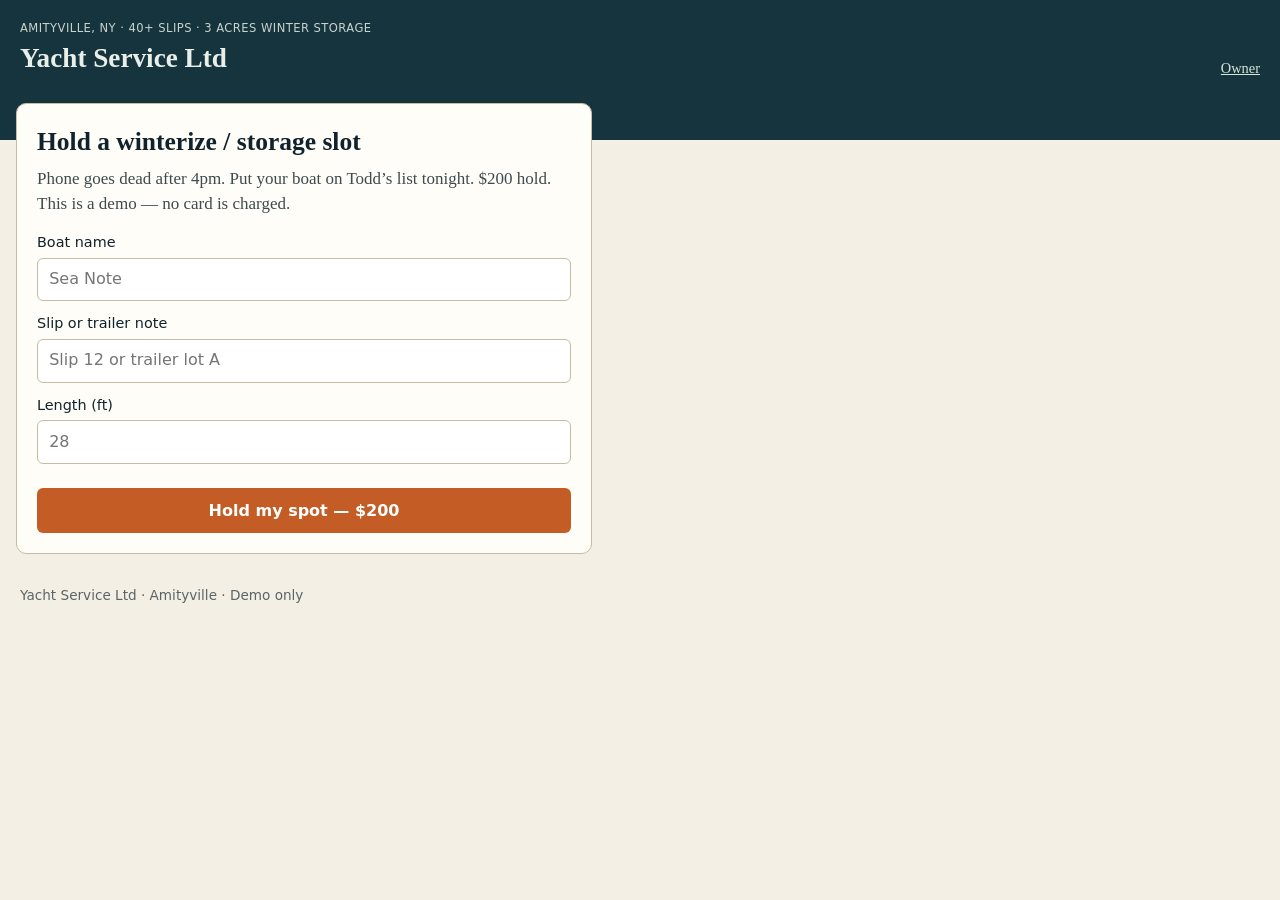
==== index.html @ 12bcccb1 "Add Yacht Service Ltd winter hold demo for GitHub Pages" ====
<!DOCTYPE html>
<html lang="en">
<head>
  <meta charset="utf-8" />
  <meta name="viewport" content="width=device-width, initial-scale=1" />
  <title>Yacht Service Ltd — Hold a winter slot</title>
  <link rel="stylesheet" href="styles.css" />
</head>
<body>
  <header class="bar">
    <div>
      <p class="eyebrow">Amityville, NY · 40+ slips · 3 acres winter storage</p>
      <h1>Yacht Service Ltd</h1>
    </div>
    <a class="quiet" href="owner/">Owner</a>
  </header>

  <main class="card">
    <h2>Hold a winterize / storage slot</h2>
    <p class="lede">Phone goes dead after 4pm. Put your boat on Todd’s list tonight. $200 hold. This is a demo — no card is charged.</p>

    <form id="hold-form">
      <label>Boat name
        <input name="boat" required maxlength="80" placeholder="Sea Note" />
      </label>
      <label>Slip or trailer note
        <input name="place" required maxlength="80" placeholder="Slip 12 or trailer lot A" />
      </label>
      <label>Length (ft)
        <input name="length" type="number" min="10" max="80" required placeholder="28" />
      </label>
      <button type="submit">Hold my spot — $200</button>
    </form>

    <div id="success" class="success" hidden>
      <strong>You’re on Todd’s list.</strong>
      <p>We’ll call you back at open. No payment was taken.</p>
    </div>
  </main>

  <footer>
    Yacht Service Ltd · Amityville · Demo only
  </footer>
  <script src="app.js"></script>
</body>
</html>
---- styles.css ----
:root {
  --ink: #10222b;
  --paper: #f4efe4;
  --card: #fffdf8;
  --line: #c9bba3;
  --sea: #1b4b5a;
  --accent: #c45c26;
}
* { box-sizing: border-box; }
body {
  margin: 0;
  min-height: 100vh;
  font: 17px/1.45 "Georgia", "Times New Roman", serif;
  color: var(--ink);
  background:
    linear-gradient(180deg, #16343d 0 140px, var(--paper) 140px);
}
.bar {
  display: flex;
  justify-content: space-between;
  align-items: flex-end;
  gap: 1rem;
  padding: 1.25rem 1.25rem 1.5rem;
  color: #e8efe8;
}
.bar h1 { margin: 0.15rem 0 0; font-size: 1.7rem; }
.eyebrow { margin: 0; letter-spacing: 0.04em; text-transform: uppercase; font-size: 0.72rem; opacity: 0.85; font-family: system-ui, sans-serif; }
.quiet { color: #d7e4d7; font-size: 0.9rem; }
.card {
  margin: 0 1rem 2rem;
  background: var(--card);
  border: 1px solid var(--line);
  border-radius: 10px;
  padding: 1.25rem;
  max-width: 36rem;
}
h2 { margin: 0 0 0.4rem; }
.lede { margin: 0 0 1rem; color: #3d4a4e; }
label { display: block; margin: 0.75rem 0; font-family: system-ui, sans-serif; font-size: 0.9rem; }
input {
  display: block;
  width: 100%;
  margin-top: 0.3rem;
  padding: 0.65rem 0.7rem;
  border: 1px solid var(--line);
  border-radius: 6px;
  font: 16px/1.3 system-ui, sans-serif;
}
button {
  margin-top: 0.75rem;
  width: 100%;
  padding: 0.8rem;
  border: 0;
  border-radius: 6px;
  background: var(--accent);
  color: white;
  font: 600 1rem/1.2 system-ui, sans-serif;
  cursor: pointer;
}
.success {
  margin-top: 1rem;
  padding: 1rem;
  background: #e8f3e8;
  border-radius: 6px;
}
.holds { padding-left: 1.2rem; }
.holds li { margin: 0.6rem 0; }
footer {
  padding: 0 1.25rem 2rem;
  color: #5a6568;
  font-size: 0.85rem;
  font-family: system-ui, sans-serif;
}
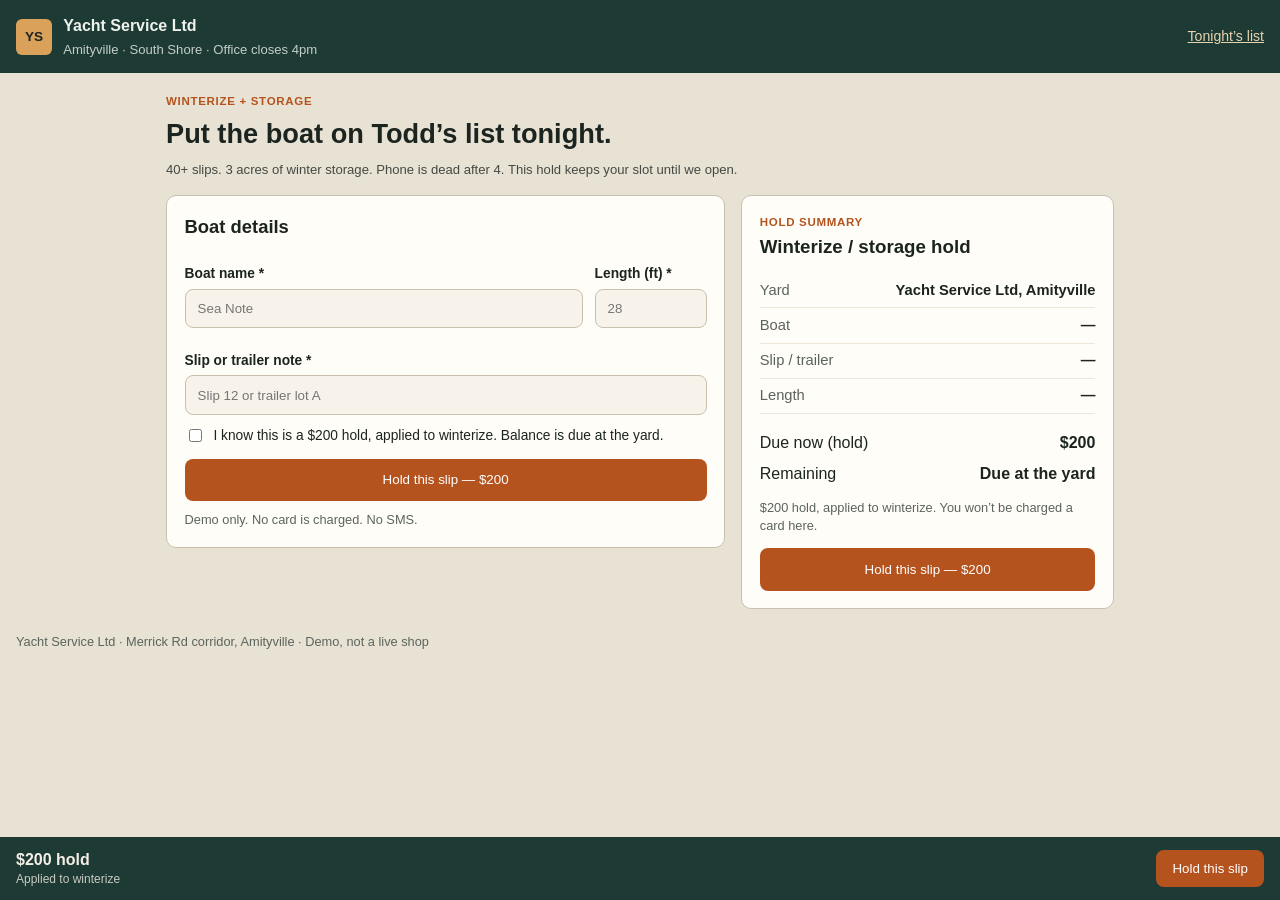
==== commit 613e460f: "Rebuild hold page: Mobbin booking craft, South Shore yard, same $200 hold" ====
--- a/index.html
+++ b/index.html
@@ -3,44 +3,84 @@
 <head>
   <meta charset="utf-8" />
   <meta name="viewport" content="width=device-width, initial-scale=1" />
-  <title>Yacht Service Ltd — Hold a winter slot</title>
+  <title>Hold a winter slot — Yacht Service Ltd</title>
   <link rel="stylesheet" href="styles.css" />
 </head>
 <body>
-  <header class="bar">
-    <div>
-      <p class="eyebrow">Amityville, NY · 40+ slips · 3 acres winter storage</p>
-      <h1>Yacht Service Ltd</h1>
+  <header class="top">
+    <div class="brand">
+      <span class="mark">YS</span>
+      <div>
+        <strong>Yacht Service Ltd</strong>
+        <p>Amityville · South Shore · Office closes 4pm</p>
+      </div>
     </div>
-    <a class="quiet" href="owner/">Owner</a>
+    <a class="owner-link" href="owner/">Tonight’s list</a>
   </header>
-
-  <main class="card">
-    <h2>Hold a winterize / storage slot</h2>
-    <p class="lede">Phone goes dead after 4pm. Put your boat on Todd’s list tonight. $200 hold. This is a demo — no card is charged.</p>
-
-    <form id="hold-form">
-      <label>Boat name
-        <input name="boat" required maxlength="80" placeholder="Sea Note" />
-      </label>
-      <label>Slip or trailer note
+  <section class="hero">
+    <p class="kicker">Winterize + storage</p>
+    <h1>Put the boat on Todd’s list tonight.</h1>
+    <p class="sub">40+ slips. 3 acres of winter storage. Phone is dead after 4. This hold keeps your slot until we open.</p>
+  </section>
+  <div id="checkout" class="layout">
+    <form id="hold-form" class="sheet" novalidate>
+      <h2>Boat details</h2>
+      <div class="row2">
+        <label>Boat name *
+          <input name="boat" required maxlength="80" autocomplete="off" placeholder="Sea Note" />
+        </label>
+        <label>Length (ft) *
+          <input name="length" type="number" min="12" max="80" required placeholder="28" />
+        </label>
+      </div>
+      <label>Slip or trailer note *
         <input name="place" required maxlength="80" placeholder="Slip 12 or trailer lot A" />
       </label>
-      <label>Length (ft)
-        <input name="length" type="number" min="10" max="80" required placeholder="28" />
+      <label class="check">
+        <input type="checkbox" name="ack" required />
+        I know this is a $200 hold, applied to winterize. Balance is due at the yard.
       </label>
-      <button type="submit">Hold my spot — $200</button>
+      <button type="submit" class="primary desktop-cta">Hold this slip — $200</button>
+      <p class="fine">Demo only. No card is charged. No SMS.</p>
     </form>
-
-    <div id="success" class="success" hidden>
-      <strong>You’re on Todd’s list.</strong>
-      <p>We’ll call you back at open. No payment was taken.</p>
+    <aside class="summary" aria-label="Hold summary">
+      <p class="sum-kicker">Hold summary</p>
+      <h3>Winterize / storage hold</h3>
+      <dl>
+        <div><dt>Yard</dt><dd>Yacht Service Ltd, Amityville</dd></div>
+        <div><dt>Boat</dt><dd id="sum-boat">—</dd></div>
+        <div><dt>Slip / trailer</dt><dd id="sum-place">—</dd></div>
+        <div><dt>Length</dt><dd id="sum-length">—</dd></div>
+      </dl>
+      <div class="money">
+        <div><span>Due now (hold)</span><strong>$200</strong></div>
+        <div><span>Remaining</span><strong>Due at the yard</strong></div>
+      </div>
+      <p class="wont">$200 hold, applied to winterize. You won’t be charged a card here.</p>
+      <button type="submit" form="hold-form" class="primary">Hold this slip — $200</button>
+    </aside>
+  </div>
+  <section id="thanks" class="thanks" hidden>
+    <div class="sheet thanks-card">
+      <p class="ok">Held</p>
+      <h2>You’re on Todd’s list.</h2>
+      <p class="sub">Hold <span id="hold-id"></span>. We’ll call at open. Nothing was charged.</p>
+      <dl class="confirm">
+        <div><dt>Boat</dt><dd id="t-boat"></dd></div>
+        <div><dt>Slip / trailer</dt><dd id="t-place"></dd></div>
+        <div><dt>Hold</dt><dd>$200 · applied to winterize</dd></div>
+      </dl>
+      <a class="primary" href="owner/">See tonight’s list</a>
     </div>
-  </main>
-
-  <footer>
-    Yacht Service Ltd · Amityville · Demo only
-  </footer>
+  </section>
+  <div class="sticky-bar">
+    <div>
+      <strong>$200 hold</strong>
+      <span>Applied to winterize</span>
+    </div>
+    <button type="submit" form="hold-form" class="primary">Hold this slip</button>
+  </div>
+  <footer>Yacht Service Ltd · Merrick Rd corridor, Amityville · Demo, not a live shop</footer>
   <script src="app.js"></script>
 </body>
 </html>
--- a/styles.css
+++ b/styles.css
@@ -1,73 +1,104 @@
 :root {
-  --ink: #10222b;
-  --paper: #f4efe4;
-  --card: #fffdf8;
-  --line: #c9bba3;
-  --sea: #1b4b5a;
-  --accent: #c45c26;
+  --bg: #e8e2d4;
+  --ink: #1c2420;
+  --muted: #5b645c;
+  --card: #f7f3ea;
+  --line: #c9c0ae;
+  --navy: #1e3a34;
+  --rust: #b5531e;
+  --ok: #2f6b3a;
+  --white: #fffdf8;
 }
 * { box-sizing: border-box; }
 body {
   margin: 0;
-  min-height: 100vh;
-  font: 17px/1.45 "Georgia", "Times New Roman", serif;
   color: var(--ink);
-  background:
-    linear-gradient(180deg, #16343d 0 140px, var(--paper) 140px);
+  background: var(--bg);
+  font: 16px/1.45 "Helvetica Neue", Helvetica, Arial, sans-serif;
+  padding-bottom: 92px;
 }
-.bar {
+.top {
   display: flex;
   justify-content: space-between;
-  align-items: flex-end;
+  align-items: center;
   gap: 1rem;
-  padding: 1.25rem 1.25rem 1.5rem;
-  color: #e8efe8;
+  padding: 0.9rem 1rem;
+  background: var(--navy);
+  color: #eef3ee;
 }
-.bar h1 { margin: 0.15rem 0 0; font-size: 1.7rem; }
-.eyebrow { margin: 0; letter-spacing: 0.04em; text-transform: uppercase; font-size: 0.72rem; opacity: 0.85; font-family: system-ui, sans-serif; }
-.quiet { color: #d7e4d7; font-size: 0.9rem; }
-.card {
-  margin: 0 1rem 2rem;
-  background: var(--card);
+.brand { display: flex; gap: 0.7rem; align-items: center; }
+.mark {
+  width: 36px; height: 36px; border-radius: 6px;
+  background: #d9a15a; color: #1c2420;
+  display: grid; place-items: center; font-weight: 800; font-size: 0.85rem;
+}
+.brand p, .sub { margin: 0.15rem 0 0; color: inherit; opacity: 0.8; font-size: 0.82rem; }
+.owner-link { color: #e6d3b0; font-size: 0.88rem; }
+.hero, .ops-wrap { padding: 1.25rem 1rem 0; max-width: 980px; margin: 0 auto; }
+.kicker, .sum-kicker, .ok {
+  margin: 0; text-transform: uppercase; letter-spacing: 0.06em;
+  font-size: 0.72rem; font-weight: 700; color: var(--rust);
+}
+h1 { margin: 0.25rem 0 0.4rem; font-size: 1.7rem; }
+h2 { margin: 0 0 0.8rem; font-size: 1.15rem; }
+.layout {
+  max-width: 980px; margin: 1rem auto 0; padding: 0 1rem;
+  display: grid; gap: 1rem;
+}
+@media (min-width: 840px) {
+  .layout { grid-template-columns: 1.2fr 0.8fr; align-items: start; }
+  .sticky-bar, .desktop-cta { display: none; }
+  body { padding-bottom: 1.5rem; }
+}
+.sheet, .summary, .thanks-card {
+  background: var(--white);
   border: 1px solid var(--line);
   border-radius: 10px;
-  padding: 1.25rem;
-  max-width: 36rem;
+  padding: 1.1rem;
 }
-h2 { margin: 0 0 0.4rem; }
-.lede { margin: 0 0 1rem; color: #3d4a4e; }
-label { display: block; margin: 0.75rem 0; font-family: system-ui, sans-serif; font-size: 0.9rem; }
-input {
-  display: block;
-  width: 100%;
-  margin-top: 0.3rem;
-  padding: 0.65rem 0.7rem;
-  border: 1px solid var(--line);
-  border-radius: 6px;
-  font: 16px/1.3 system-ui, sans-serif;
+.summary { position: sticky; top: 0.8rem; }
+.row2 { display: grid; gap: 0.7rem; }
+@media (min-width: 560px) { .row2 { grid-template-columns: 1fr 7rem; } }
+label { display: block; margin: 0.7rem 0; font-size: 0.86rem; font-weight: 600; }
+input:not([type="checkbox"]) {
+  display: block; width: 100%; margin-top: 0.3rem;
+  padding: 0.7rem 0.75rem; border: 1px solid var(--line);
+  border-radius: 8px; font: 16px/1.3 inherit; background: var(--card);
 }
-button {
-  margin-top: 0.75rem;
-  width: 100%;
-  padding: 0.8rem;
-  border: 0;
-  border-radius: 6px;
-  background: var(--accent);
-  color: white;
-  font: 600 1rem/1.2 system-ui, sans-serif;
-  cursor: pointer;
+.check { display: flex; gap: 0.55rem; font-weight: 500; align-items: flex-start; }
+.primary {
+  display: block; width: 100%; margin-top: 0.8rem; padding: 0.85rem 1rem;
+  border: 0; border-radius: 8px; background: var(--rust); color: white;
+  font: 700 1rem/1.2 inherit; text-align: center; text-decoration: none; cursor: pointer;
 }
-.success {
-  margin-top: 1rem;
-  padding: 1rem;
-  background: #e8f3e8;
-  border-radius: 6px;
+.fine, .wont { font-size: 0.8rem; color: var(--muted); margin: 0.6rem 0 0; }
+.summary h3 { margin: 0.2rem 0 0.8rem; }
+.summary dl, .confirm { margin: 0; }
+.summary dl div, .confirm div {
+  display: flex; justify-content: space-between; gap: 1rem;
+  padding: 0.4rem 0; border-bottom: 1px solid #eee6d6; font-size: 0.92rem;
 }
-.holds { padding-left: 1.2rem; }
-.holds li { margin: 0.6rem 0; }
-footer {
-  padding: 0 1.25rem 2rem;
-  color: #5a6568;
-  font-size: 0.85rem;
-  font-family: system-ui, sans-serif;
+dt { color: var(--muted); font-weight: 500; }
+dd { margin: 0; font-weight: 650; text-align: right; }
+.money { margin-top: 0.8rem; }
+.money div { display: flex; justify-content: space-between; padding: 0.25rem 0; }
+.sticky-bar {
+  position: fixed; left: 0; right: 0; bottom: 0;
+  display: flex; justify-content: space-between; align-items: center; gap: 0.8rem;
+  padding: 0.7rem 1rem calc(0.7rem + env(safe-area-inset-bottom));
+  background: var(--navy); color: #f3efe6;
 }
+.sticky-bar .primary { width: auto; margin: 0; padding: 0.7rem 1rem; }
+.sticky-bar span { display: block; font-size: 0.75rem; opacity: 0.8; }
+.thanks { max-width: 560px; margin: 1.2rem auto; padding: 0 1rem; }
+.ok { color: var(--ok); }
+footer { padding: 1.5rem 1rem; color: var(--muted); font-size: 0.8rem; }
+.ops { padding-bottom: 1rem; }
+.ops-head { display: flex; justify-content: space-between; align-items: end; gap: 1rem; margin: 0.4rem 0 1rem; }
+.pill { background: #dfe8dc; color: var(--navy); padding: 0.35rem 0.65rem; border-radius: 999px; font-weight: 700; font-size: 0.8rem; }
+.table-wrap { overflow: auto; background: var(--white); border: 1px solid var(--line); border-radius: 10px; }
+table { width: 100%; border-collapse: collapse; min-width: 520px; }
+th, td { text-align: left; padding: 0.75rem 0.85rem; border-bottom: 1px solid #eee6d6; }
+th { font-size: 0.75rem; text-transform: uppercase; letter-spacing: 0.04em; color: var(--muted); }
+.held { color: var(--ok); font-weight: 700; font-size: 0.78rem; }
+.pin-sheet { max-width: 420px; }
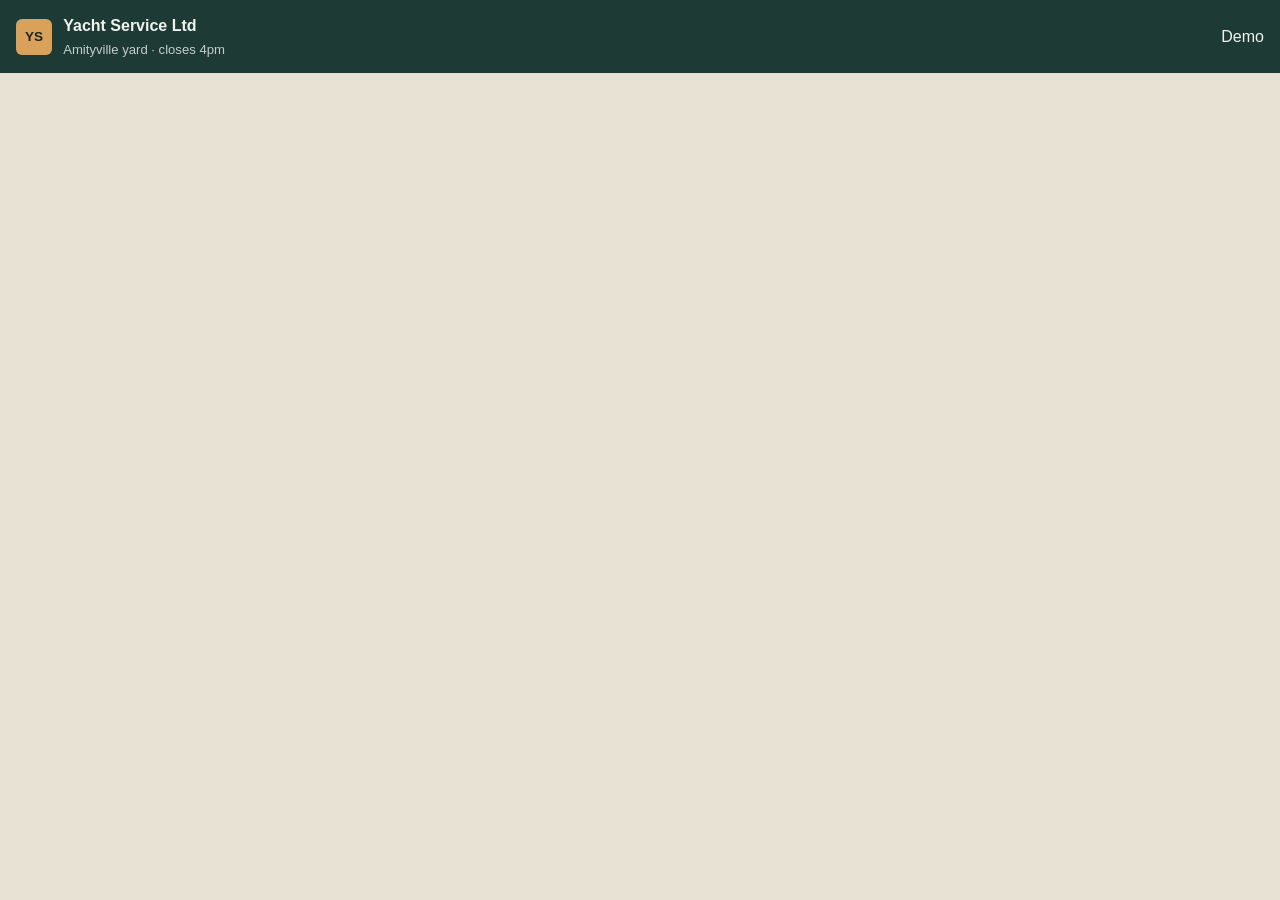
==== commit 061753c2: "Rebuild as yard-ops hold system (pages + styles)" ====
--- a/index.html
+++ b/index.html
@@ -3,7 +3,7 @@
 <head>
   <meta charset="utf-8" />
   <meta name="viewport" content="width=device-width, initial-scale=1" />
-  <title>Hold a winter slot — Yacht Service Ltd</title>
+  <title>Yacht Service Ltd — winter hold</title>
   <link rel="stylesheet" href="styles.css" />
 </head>
 <body>
@@ -12,75 +12,13 @@
       <span class="mark">YS</span>
       <div>
         <strong>Yacht Service Ltd</strong>
-        <p>Amityville · South Shore · Office closes 4pm</p>
+        <p>Amityville yard · closes 4pm</p>
       </div>
     </div>
-    <a class="owner-link" href="owner/">Tonight’s list</a>
+    <span class="chip">Demo</span>
   </header>
-  <section class="hero">
-    <p class="kicker">Winterize + storage</p>
-    <h1>Put the boat on Todd’s list tonight.</h1>
-    <p class="sub">40+ slips. 3 acres of winter storage. Phone is dead after 4. This hold keeps your slot until we open.</p>
-  </section>
-  <div id="checkout" class="layout">
-    <form id="hold-form" class="sheet" novalidate>
-      <h2>Boat details</h2>
-      <div class="row2">
-        <label>Boat name *
-          <input name="boat" required maxlength="80" autocomplete="off" placeholder="Sea Note" />
-        </label>
-        <label>Length (ft) *
-          <input name="length" type="number" min="12" max="80" required placeholder="28" />
-        </label>
-      </div>
-      <label>Slip or trailer note *
-        <input name="place" required maxlength="80" placeholder="Slip 12 or trailer lot A" />
-      </label>
-      <label class="check">
-        <input type="checkbox" name="ack" required />
-        I know this is a $200 hold, applied to winterize. Balance is due at the yard.
-      </label>
-      <button type="submit" class="primary desktop-cta">Hold this slip — $200</button>
-      <p class="fine">Demo only. No card is charged. No SMS.</p>
-    </form>
-    <aside class="summary" aria-label="Hold summary">
-      <p class="sum-kicker">Hold summary</p>
-      <h3>Winterize / storage hold</h3>
-      <dl>
-        <div><dt>Yard</dt><dd>Yacht Service Ltd, Amityville</dd></div>
-        <div><dt>Boat</dt><dd id="sum-boat">—</dd></div>
-        <div><dt>Slip / trailer</dt><dd id="sum-place">—</dd></div>
-        <div><dt>Length</dt><dd id="sum-length">—</dd></div>
-      </dl>
-      <div class="money">
-        <div><span>Due now (hold)</span><strong>$200</strong></div>
-        <div><span>Remaining</span><strong>Due at the yard</strong></div>
-      </div>
-      <p class="wont">$200 hold, applied to winterize. You won’t be charged a card here.</p>
-      <button type="submit" form="hold-form" class="primary">Hold this slip — $200</button>
-    </aside>
-  </div>
-  <section id="thanks" class="thanks" hidden>
-    <div class="sheet thanks-card">
-      <p class="ok">Held</p>
-      <h2>You’re on Todd’s list.</h2>
-      <p class="sub">Hold <span id="hold-id"></span>. We’ll call at open. Nothing was charged.</p>
-      <dl class="confirm">
-        <div><dt>Boat</dt><dd id="t-boat"></dd></div>
-        <div><dt>Slip / trailer</dt><dd id="t-place"></dd></div>
-        <div><dt>Hold</dt><dd>$200 · applied to winterize</dd></div>
-      </dl>
-      <a class="primary" href="owner/">See tonight’s list</a>
-    </div>
-  </section>
-  <div class="sticky-bar">
-    <div>
-      <strong>$200 hold</strong>
-      <span>Applied to winterize</span>
-    </div>
-    <button type="submit" form="hold-form" class="primary">Hold this slip</button>
-  </div>
-  <footer>Yacht Service Ltd · Merrick Rd corridor, Amityville · Demo, not a live shop</footer>
+  <nav class="steps" id="stepper" aria-label="Hold steps"></nav>
+  <main id="app"></main>
   <script src="app.js"></script>
 </body>
 </html>
--- a/styles.css
+++ b/styles.css
@@ -41,64 +41,34 @@
 }
 h1 { margin: 0.25rem 0 0.4rem; font-size: 1.7rem; }
 h2 { margin: 0 0 0.8rem; font-size: 1.15rem; }
-.layout {
-  max-width: 980px; margin: 1rem auto 0; padding: 0 1rem;
-  display: grid; gap: 1rem;
-}
+.layout { max-width: 980px; margin: 1rem auto 0; padding: 0 1rem; display: grid; gap: 1rem; }
 @media (min-width: 840px) {
   .layout { grid-template-columns: 1.2fr 0.8fr; align-items: start; }
   .sticky-bar, .desktop-cta { display: none; }
   body { padding-bottom: 1.5rem; }
 }
 .sheet, .summary, .thanks-card {
-  background: var(--white);
-  border: 1px solid var(--line);
-  border-radius: 10px;
-  padding: 1.1rem;
+  background: var(--white); border: 1px solid var(--line); border-radius: 10px; padding: 1.1rem;
 }
 .summary { position: sticky; top: 0.8rem; }
-.row2 { display: grid; gap: 0.7rem; }
-@media (min-width: 560px) { .row2 { grid-template-columns: 1fr 7rem; } }
-label { display: block; margin: 0.7rem 0; font-size: 0.86rem; font-weight: 600; }
-input:not([type="checkbox"]) {
-  display: block; width: 100%; margin-top: 0.3rem;
-  padding: 0.7rem 0.75rem; border: 1px solid var(--line);
-  border-radius: 8px; font: 16px/1.3 inherit; background: var(--card);
-}
-.check { display: flex; gap: 0.55rem; font-weight: 500; align-items: flex-start; }
 .primary {
   display: block; width: 100%; margin-top: 0.8rem; padding: 0.85rem 1rem;
   border: 0; border-radius: 8px; background: var(--rust); color: white;
   font: 700 1rem/1.2 inherit; text-align: center; text-decoration: none; cursor: pointer;
 }
-.fine, .wont { font-size: 0.8rem; color: var(--muted); margin: 0.6rem 0 0; }
-.summary h3 { margin: 0.2rem 0 0.8rem; }
-.summary dl, .confirm { margin: 0; }
-.summary dl div, .confirm div {
-  display: flex; justify-content: space-between; gap: 1rem;
-  padding: 0.4rem 0; border-bottom: 1px solid #eee6d6; font-size: 0.92rem;
+input:not([type="checkbox"]) {
+  display: block; width: 100%; margin-top: 0.3rem; padding: 0.7rem 0.75rem;
+  border: 1px solid var(--line); border-radius: 8px; font: 16px/1.3 inherit; background: var(--card);
 }
-dt { color: var(--muted); font-weight: 500; }
-dd { margin: 0; font-weight: 650; text-align: right; }
-.money { margin-top: 0.8rem; }
-.money div { display: flex; justify-content: space-between; padding: 0.25rem 0; }
+label { display: block; margin: 0.7rem 0; font-size: 0.86rem; font-weight: 600; }
+.check { display: flex; gap: 0.55rem; font-weight: 500; }
+.money div, .summary dl div, .confirm div { display: flex; justify-content: space-between; padding: 0.35rem 0; }
 .sticky-bar {
-  position: fixed; left: 0; right: 0; bottom: 0;
-  display: flex; justify-content: space-between; align-items: center; gap: 0.8rem;
-  padding: 0.7rem 1rem calc(0.7rem + env(safe-area-inset-bottom));
-  background: var(--navy); color: #f3efe6;
+  position: fixed; left: 0; right: 0; bottom: 0; display: flex; justify-content: space-between; align-items: center;
+  padding: 0.7rem 1rem; background: var(--navy); color: #f3efe6;
 }
-.sticky-bar .primary { width: auto; margin: 0; padding: 0.7rem 1rem; }
-.sticky-bar span { display: block; font-size: 0.75rem; opacity: 0.8; }
-.thanks { max-width: 560px; margin: 1.2rem auto; padding: 0 1rem; }
-.ok { color: var(--ok); }
-footer { padding: 1.5rem 1rem; color: var(--muted); font-size: 0.8rem; }
-.ops { padding-bottom: 1rem; }
-.ops-head { display: flex; justify-content: space-between; align-items: end; gap: 1rem; margin: 0.4rem 0 1rem; }
-.pill { background: #dfe8dc; color: var(--navy); padding: 0.35rem 0.65rem; border-radius: 999px; font-weight: 700; font-size: 0.8rem; }
+.sticky-bar .primary { width: auto; margin: 0; }
 .table-wrap { overflow: auto; background: var(--white); border: 1px solid var(--line); border-radius: 10px; }
 table { width: 100%; border-collapse: collapse; min-width: 520px; }
 th, td { text-align: left; padding: 0.75rem 0.85rem; border-bottom: 1px solid #eee6d6; }
-th { font-size: 0.75rem; text-transform: uppercase; letter-spacing: 0.04em; color: var(--muted); }
-.held { color: var(--ok); font-weight: 700; font-size: 0.78rem; }
-.pin-sheet { max-width: 420px; }
+.held { color: #2f6b3a; font-weight: 700; }
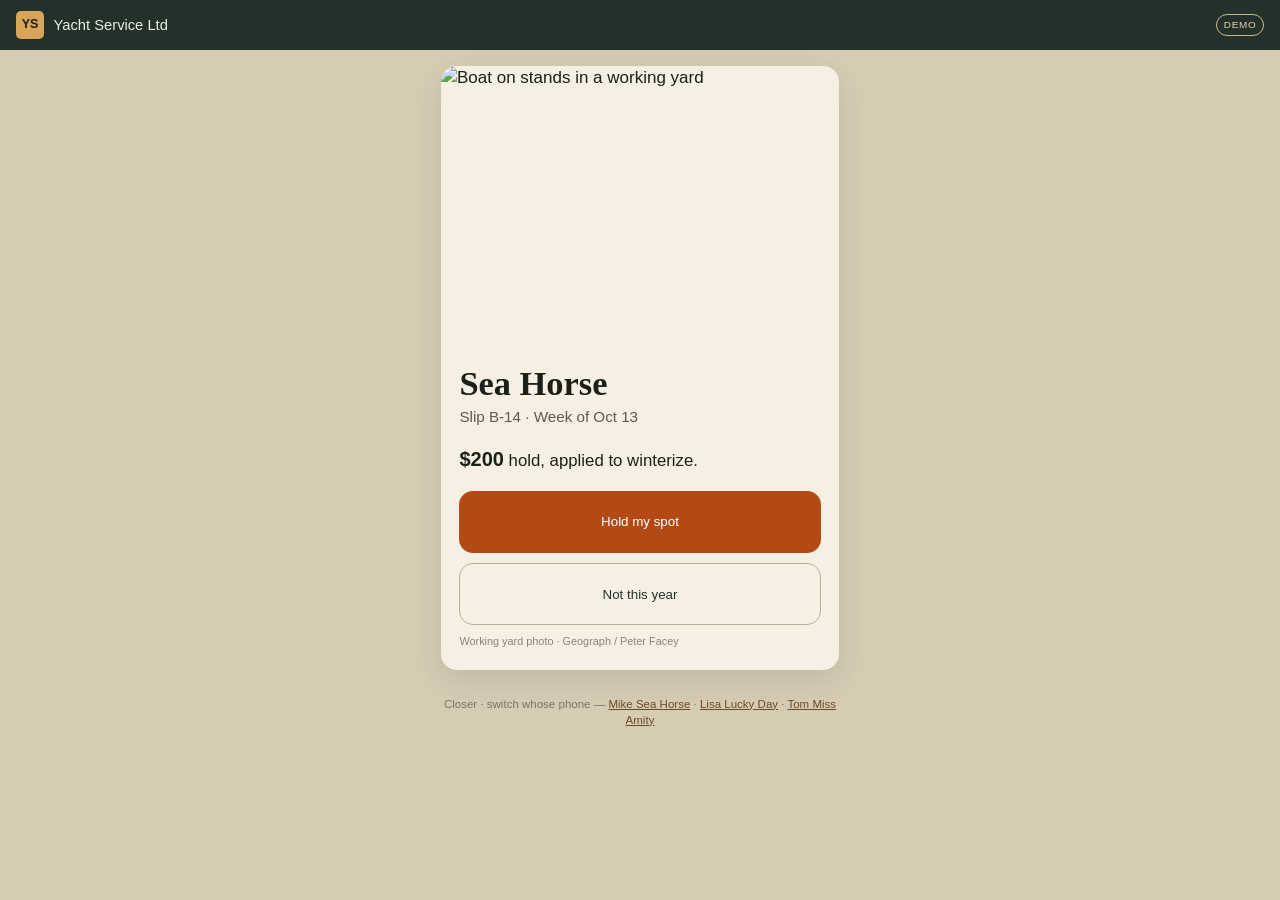
==== commit 3f4907bc: "Rebuild as one-decision phone card and owner card stack" ====
--- a/index.html
+++ b/index.html
@@ -2,22 +2,16 @@
 <html lang="en">
 <head>
   <meta charset="utf-8" />
-  <meta name="viewport" content="width=device-width, initial-scale=1" />
-  <title>Yacht Service Ltd — winter hold</title>
+  <meta name="viewport" content="width=device-width, initial-scale=1, viewport-fit=cover" />
+  <title>Sea Horse — Yacht Service Ltd</title>
   <link rel="stylesheet" href="styles.css" />
 </head>
-<body>
-  <header class="top">
-    <div class="brand">
-      <span class="mark">YS</span>
-      <div>
-        <strong>Yacht Service Ltd</strong>
-        <p>Amityville yard · closes 4pm</p>
-      </div>
-    </div>
+<body class="phone">
+  <header class="bar">
+    <span class="ys">YS</span>
+    <span>Yacht Service Ltd</span>
     <span class="chip">Demo</span>
   </header>
-  <nav class="steps" id="stepper" aria-label="Hold steps"></nav>
   <main id="app"></main>
   <script src="app.js"></script>
 </body>
--- a/styles.css
+++ b/styles.css
@@ -1,74 +1,179 @@
 :root {
-  --bg: #e8e2d4;
-  --ink: #1c2420;
-  --muted: #5b645c;
-  --card: #f7f3ea;
-  --line: #c9c0ae;
-  --navy: #1e3a34;
-  --rust: #b5531e;
+  --sand: #d6ccb4;
+  --paper: #f6f0e4;
+  --ink: #1c2018;
+  --mute: #5e5a4e;
+  --navy: #24312a;
+  --rust: #b34a16;
   --ok: #2f6b3a;
-  --white: #fffdf8;
 }
 * { box-sizing: border-box; }
+html, body { margin: 0; min-height: 100%; }
 body {
-  margin: 0;
+  background: var(--sand);
   color: var(--ink);
-  background: var(--bg);
-  font: 16px/1.45 "Helvetica Neue", Helvetica, Arial, sans-serif;
-  padding-bottom: 92px;
+  font: 17px/1.4 "Helvetica Neue", Helvetica, Arial, sans-serif;
 }
-.top {
+.bar {
+  display: flex;
+  align-items: center;
+  gap: .6rem;
+  padding: .7rem 1rem;
+  background: var(--navy);
+  color: #e9efe4;
+  font-size: .92rem;
+}
+.ys {
+  width: 28px; height: 28px;
+  display: grid; place-items: center;
+  background: #d7a45a; color: #1c2018;
+  border-radius: 5px; font-weight: 800; font-size: .78rem;
+}
+.chip {
+  margin-left: auto;
+  font-size: .62rem;
+  letter-spacing: .08em;
+  text-transform: uppercase;
+  border: 1px solid #c9b48a;
+  color: #e6d3b0;
+  padding: .18rem .4rem;
+  border-radius: 99px;
+}
+.ghost-link { margin-left: auto; color: #e6d3b0; text-decoration: none; font-size: .88rem; }
+
+#app, #ops { max-width: 430px; margin: 0 auto; padding: 1rem 1rem 2.2rem; }
+
+.hero {
+  width: 100%;
+  height: 280px;
+  object-fit: cover;
+  display: block;
+  border-radius: 16px 16px 0 0;
+}
+.card {
+  background: var(--paper);
+  border-radius: 16px;
+  overflow: hidden;
+  box-shadow: 0 10px 30px rgba(36,49,42,.12);
+}
+.pad { padding: 1.15rem 1.15rem 1.3rem; }
+.boat {
+  font-family: Georgia, "Times New Roman", serif;
+  font-size: 2.15rem;
+  line-height: 1.05;
+  margin: 0 0 .35rem;
+}
+.meta { margin: 0; color: var(--mute); font-size: .95rem; }
+.hold {
+  margin: 1.05rem 0 1.15rem;
+  font-size: 1.05rem;
+}
+.hold b { font-size: 1.25rem; }
+.act { display: grid; gap: .65rem; }
+.fat, .fat-sec {
+  min-height: 62px;
+  border: 0;
+  border-radius: 14px;
+  font: 800 1.15rem/1 inherit;
+  cursor: pointer;
+}
+.fat { background: var(--rust); color: #fff; }
+.fat-sec { background: transparent; color: var(--navy); border: 1.5px solid #b7ae98; }
+.credit { margin: .55rem 0 0; font-size: .68rem; color: #8a8476; }
+
+.status .hero { height: 200px; filter: saturate(.85); }
+.quiet {
+  font-family: Georgia, "Times New Roman", serif;
+  font-size: 1.7rem;
+  line-height: 1.2;
+  margin: .2rem 0 .5rem;
+}
+.need {
+  font-family: Georgia, "Times New Roman", serif;
+  font-size: 1.55rem;
+  line-height: 1.25;
+  margin: .35rem 0 1.1rem;
+}
+
+.cheat {
+  margin-top: 1.6rem;
+  text-align: center;
+  font-size: .72rem;
+  color: #7a7466;
+}
+.cheat a { color: #6a4a28; }
+
+.boat-card {
+  display: block;
+  width: 100%;
+  text-align: left;
+  border: 0;
+  background: var(--paper);
+  border-radius: 16px;
+  overflow: hidden;
+  margin: 0 0 .8rem;
+  padding: 0;
+  cursor: pointer;
+  box-shadow: 0 8px 22px rgba(36,49,42,.1);
+}
+.thumb {
+  height: 120px;
+  background-size: cover;
+  background-position: center;
+}
+.boat-card .who {
   display: flex;
   justify-content: space-between;
   align-items: center;
-  gap: 1rem;
-  padding: 0.9rem 1rem;
-  background: var(--navy);
-  color: #eef3ee;
+  padding: .85rem 1rem;
 }
-.brand { display: flex; gap: 0.7rem; align-items: center; }
-.mark {
-  width: 36px; height: 36px; border-radius: 6px;
-  background: #d9a15a; color: #1c2420;
-  display: grid; place-items: center; font-weight: 800; font-size: 0.85rem;
+.boat-card strong {
+  font-family: Georgia, "Times New Roman", serif;
+  font-size: 1.25rem;
 }
-.brand p, .sub { margin: 0.15rem 0 0; color: inherit; opacity: 0.8; font-size: 0.82rem; }
-.owner-link { color: #e6d3b0; font-size: 0.88rem; }
-.hero, .ops-wrap { padding: 1.25rem 1rem 0; max-width: 980px; margin: 0 auto; }
-.kicker, .sum-kicker, .ok {
-  margin: 0; text-transform: uppercase; letter-spacing: 0.06em;
-  font-size: 0.72rem; font-weight: 700; color: var(--rust);
+.word {
+  font-size: .72rem;
+  font-weight: 800;
+  letter-spacing: .04em;
+  text-transform: uppercase;
+  padding: .25rem .5rem;
+  border-radius: 6px;
+  background: #ead9b4;
+  color: #5a3a12;
 }
-h1 { margin: 0.25rem 0 0.4rem; font-size: 1.7rem; }
-h2 { margin: 0 0 0.8rem; font-size: 1.15rem; }
-.layout { max-width: 980px; margin: 1rem auto 0; padding: 0 1rem; display: grid; gap: 1rem; }
-@media (min-width: 840px) {
-  .layout { grid-template-columns: 1.2fr 0.8fr; align-items: start; }
-  .sticky-bar, .desktop-cta { display: none; }
-  body { padding-bottom: 1.5rem; }
+.word.held { background: #f3d9b0; }
+.word.haul { background: #cfe0f2; color: #1d3c5c; }
+.word.done { background: #d7e8c8; color: #2c6a38; }
+.word.pass { background: #e5e0d4; color: #5e5a4e; }
+
+.sheet {
+  position: fixed;
+  inset: auto 0 0;
+  background: var(--paper);
+  border-radius: 18px 18px 0 0;
+  padding: 1.2rem 1.1rem 1.6rem;
+  box-shadow: 0 -10px 40px rgba(0,0,0,.18);
+  max-width: 430px;
+  margin: 0 auto;
 }
-.sheet, .summary, .thanks-card {
-  background: var(--white); border: 1px solid var(--line); border-radius: 10px; padding: 1.1rem;
+.sheet h2 {
+  font-family: Georgia, "Times New Roman", serif;
+  font-size: 1.8rem;
+  margin: 0 0 .25rem;
 }
-.summary { position: sticky; top: 0.8rem; }
-.primary {
-  display: block; width: 100%; margin-top: 0.8rem; padding: 0.85rem 1rem;
-  border: 0; border-radius: 8px; background: var(--rust); color: white;
-  font: 700 1rem/1.2 inherit; text-align: center; text-decoration: none; cursor: pointer;
+.sheet p { margin: 0 0 .35rem; color: var(--mute); }
+.sheet .fats { display: grid; gap: .55rem; margin-top: 1rem; }
+.sheet .fats button { min-height: 58px; }
+
+.pin { padding-top: 2.5rem; }
+.pin input {
+  width: 100%;
+  margin: .6rem 0 1rem;
+  padding: 1rem;
+  font-size: 1.4rem;
+  letter-spacing: .3em;
+  text-align: center;
+  border: 1px solid #c4bba6;
+  border-radius: 12px;
+  background: #fffdf8;
 }
-input:not([type="checkbox"]) {
-  display: block; width: 100%; margin-top: 0.3rem; padding: 0.7rem 0.75rem;
-  border: 1px solid var(--line); border-radius: 8px; font: 16px/1.3 inherit; background: var(--card);
-}
-label { display: block; margin: 0.7rem 0; font-size: 0.86rem; font-weight: 600; }
-.check { display: flex; gap: 0.55rem; font-weight: 500; }
-.money div, .summary dl div, .confirm div { display: flex; justify-content: space-between; padding: 0.35rem 0; }
-.sticky-bar {
-  position: fixed; left: 0; right: 0; bottom: 0; display: flex; justify-content: space-between; align-items: center;
-  padding: 0.7rem 1rem; background: var(--navy); color: #f3efe6;
-}
-.sticky-bar .primary { width: auto; margin: 0; }
-.table-wrap { overflow: auto; background: var(--white); border: 1px solid var(--line); border-radius: 10px; }
-table { width: 100%; border-collapse: collapse; min-width: 520px; }
-th, td { text-align: left; padding: 0.75rem 0.85rem; border-bottom: 1px solid #eee6d6; }
-.held { color: #2f6b3a; font-weight: 700; }
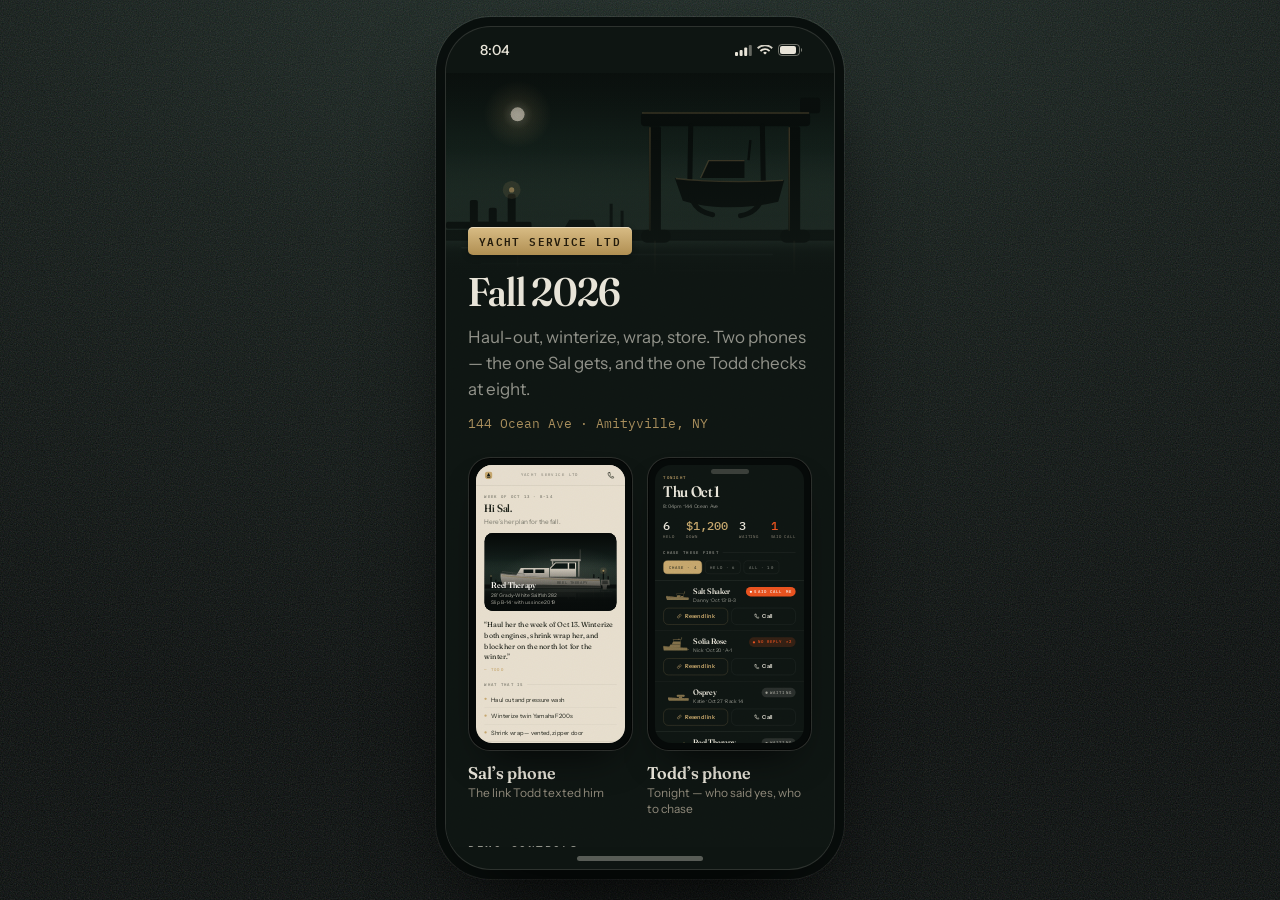
==== commit d3349ff8: "Replace the one-pager with the full Fall 2026 yard app The old page was a single hold form. This is " ====
--- a/index.html
+++ b/index.html
@@ -1,18 +1,36 @@
-<!DOCTYPE html>
+<!doctype html>
 <html lang="en">
 <head>
-  <meta charset="utf-8" />
-  <meta name="viewport" content="width=device-width, initial-scale=1, viewport-fit=cover" />
-  <title>Sea Horse — Yacht Service Ltd</title>
-  <link rel="stylesheet" href="styles.css" />
+<meta charset="utf-8" />
+<meta name="viewport" content="width=device-width, initial-scale=1, viewport-fit=cover" />
+<meta name="theme-color" content="#0E1512" />
+<title>Yacht Service Ltd — Fall 2026</title>
+<meta name="description" content="Fall haul-out, winterize, wrap and store. 144 Ocean Ave, Amityville NY." />
+<link rel="preconnect" href="https://fonts.googleapis.com" />
+<link rel="preconnect" href="https://fonts.gstatic.com" crossorigin />
+<link href="https://fonts.googleapis.com/css2?family=Fraunces:ital,opsz,wght,SOFT,WONK@0,9..144,400..900,0..100,0..1;1,9..144,400..900,0..100,0..1&family=IBM+Plex+Mono:wght@400;500;600&family=Instrument+Sans:wght@400..700&display=swap" rel="stylesheet" />
+<link rel="stylesheet" href="styles.css" />
+<link rel="icon" href="data:image/svg+xml,%3Csvg xmlns='http://www.w3.org/2000/svg' viewBox='0 0 64 64'%3E%3Crect width='64' height='64' rx='14' fill='%230E1512'/%3E%3Cpath d='M12 42h40l-6 10H18z' fill='%23C4A46A'/%3E%3Cpath d='M32 10 20 38h24z' fill='%23E6DDCC'/%3E%3C/svg%3E" />
 </head>
-<body class="phone">
-  <header class="bar">
-    <span class="ys">YS</span>
-    <span>Yacht Service Ltd</span>
-    <span class="chip">Demo</span>
-  </header>
-  <main id="app"></main>
+<body>
+  <div class="surround" aria-hidden="true"></div>
+  <div class="device" id="device">
+    <div class="statusbar" aria-hidden="true">
+      <span class="sb-time" id="sbTime">8:04</span>
+      <span class="sb-right">
+        <svg width="17" height="11" viewBox="0 0 17 11"><rect x="0" y="7" width="3" height="4" rx="1"/><rect x="4.6" y="5" width="3" height="6" rx="1"/><rect x="9.2" y="2.5" width="3" height="8.5" rx="1"/><rect x="13.8" y="0" width="3" height="11" rx="1" opacity=".4"/></svg>
+        <svg width="16" height="11" viewBox="0 0 16 11"><path d="M8 9.6 6.1 7.7a2.7 2.7 0 0 1 3.8 0Z"/><path d="M8 5.1c1.5 0 2.9.6 3.9 1.6l1.3-1.3A7.4 7.4 0 0 0 8 3.2c-2 0-3.9.8-5.2 2.2l1.3 1.3A5.5 5.5 0 0 1 8 5.1Z"/><path d="M8 1.3c2.5 0 4.8 1 6.5 2.7l1.3-1.4A11.2 11.2 0 0 0 8 -.6C4.9-.6 2.1.6 0 2.6l1.3 1.4A9.2 9.2 0 0 1 8 1.3Z" opacity=".9"/></svg>
+        <svg width="26" height="12" viewBox="0 0 26 12"><rect x=".5" y=".5" width="21" height="11" rx="3.2" fill="none" stroke="currentColor" opacity=".45"/><rect x="2" y="2" width="16" height="8" rx="2"/><path d="M23 4v4a2.4 2.4 0 0 0 0-4Z" opacity=".5"/></svg>
+      </span>
+    </div>
+    <main id="app" class="stage"></main>
+    <div id="toasts" class="toasts" role="status" aria-live="polite"></div>
+    <div id="modal" class="modal-root"></div>
+    <div class="homebar" aria-hidden="true"><span></span></div>
+  </div>
+  <noscript><p style="color:#E8E4D8;font:16px/1.5 system-ui;padding:24px;text-align:center">This one needs JavaScript on — it's a phone app, not a page.</p></noscript>
+  <script src="data.js"></script>
+  <script src="art.js"></script>
   <script src="app.js"></script>
 </body>
 </html>
--- a/styles.css
+++ b/styles.css
@@ -1,179 +1,555 @@
-:root {
-  --sand: #d6ccb4;
-  --paper: #f6f0e4;
-  --ink: #1c2018;
-  --mute: #5e5a4e;
-  --navy: #24312a;
-  --rust: #b34a16;
-  --ok: #2f6b3a;
-}
-* { box-sizing: border-box; }
-html, body { margin: 0; min-height: 100%; }
-body {
-  background: var(--sand);
-  color: var(--ink);
-  font: 17px/1.4 "Helvetica Neue", Helvetica, Arial, sans-serif;
-}
-.bar {
-  display: flex;
-  align-items: center;
-  gap: .6rem;
-  padding: .7rem 1rem;
-  background: var(--navy);
-  color: #e9efe4;
-  font-size: .92rem;
-}
-.ys {
-  width: 28px; height: 28px;
-  display: grid; place-items: center;
-  background: #d7a45a; color: #1c2018;
-  border-radius: 5px; font-weight: 800; font-size: .78rem;
-}
-.chip {
-  margin-left: auto;
-  font-size: .62rem;
-  letter-spacing: .08em;
-  text-transform: uppercase;
-  border: 1px solid #c9b48a;
-  color: #e6d3b0;
-  padding: .18rem .4rem;
-  border-radius: 99px;
-}
-.ghost-link { margin-left: auto; color: #e6d3b0; text-decoration: none; font-size: .88rem; }
-
-#app, #ops { max-width: 430px; margin: 0 auto; padding: 1rem 1rem 2.2rem; }
-
-.hero {
-  width: 100%;
-  height: 280px;
-  object-fit: cover;
-  display: block;
-  border-radius: 16px 16px 0 0;
-}
-.card {
-  background: var(--paper);
-  border-radius: 16px;
-  overflow: hidden;
-  box-shadow: 0 10px 30px rgba(36,49,42,.12);
-}
-.pad { padding: 1.15rem 1.15rem 1.3rem; }
-.boat {
-  font-family: Georgia, "Times New Roman", serif;
-  font-size: 2.15rem;
-  line-height: 1.05;
-  margin: 0 0 .35rem;
-}
-.meta { margin: 0; color: var(--mute); font-size: .95rem; }
-.hold {
-  margin: 1.05rem 0 1.15rem;
-  font-size: 1.05rem;
-}
-.hold b { font-size: 1.25rem; }
-.act { display: grid; gap: .65rem; }
-.fat, .fat-sec {
-  min-height: 62px;
-  border: 0;
-  border-radius: 14px;
-  font: 800 1.15rem/1 inherit;
-  cursor: pointer;
-}
-.fat { background: var(--rust); color: #fff; }
-.fat-sec { background: transparent; color: var(--navy); border: 1.5px solid #b7ae98; }
-.credit { margin: .55rem 0 0; font-size: .68rem; color: #8a8476; }
-
-.status .hero { height: 200px; filter: saturate(.85); }
-.quiet {
-  font-family: Georgia, "Times New Roman", serif;
-  font-size: 1.7rem;
-  line-height: 1.2;
-  margin: .2rem 0 .5rem;
-}
-.need {
-  font-family: Georgia, "Times New Roman", serif;
-  font-size: 1.55rem;
-  line-height: 1.25;
-  margin: .35rem 0 1.1rem;
-}
-
-.cheat {
-  margin-top: 1.6rem;
-  text-align: center;
-  font-size: .72rem;
-  color: #7a7466;
-}
-.cheat a { color: #6a4a28; }
-
-.boat-card {
-  display: block;
-  width: 100%;
-  text-align: left;
-  border: 0;
-  background: var(--paper);
-  border-radius: 16px;
-  overflow: hidden;
-  margin: 0 0 .8rem;
-  padding: 0;
-  cursor: pointer;
-  box-shadow: 0 8px 22px rgba(36,49,42,.1);
-}
-.thumb {
-  height: 120px;
-  background-size: cover;
-  background-position: center;
-}
-.boat-card .who {
-  display: flex;
-  justify-content: space-between;
-  align-items: center;
-  padding: .85rem 1rem;
-}
-.boat-card strong {
-  font-family: Georgia, "Times New Roman", serif;
-  font-size: 1.25rem;
-}
-.word {
-  font-size: .72rem;
-  font-weight: 800;
-  letter-spacing: .04em;
-  text-transform: uppercase;
-  padding: .25rem .5rem;
-  border-radius: 6px;
-  background: #ead9b4;
-  color: #5a3a12;
-}
-.word.held { background: #f3d9b0; }
-.word.haul { background: #cfe0f2; color: #1d3c5c; }
-.word.done { background: #d7e8c8; color: #2c6a38; }
-.word.pass { background: #e5e0d4; color: #5e5a4e; }
-
-.sheet {
-  position: fixed;
-  inset: auto 0 0;
-  background: var(--paper);
-  border-radius: 18px 18px 0 0;
-  padding: 1.2rem 1.1rem 1.6rem;
-  box-shadow: 0 -10px 40px rgba(0,0,0,.18);
-  max-width: 430px;
-  margin: 0 auto;
-}
-.sheet h2 {
-  font-family: Georgia, "Times New Roman", serif;
-  font-size: 1.8rem;
-  margin: 0 0 .25rem;
-}
-.sheet p { margin: 0 0 .35rem; color: var(--mute); }
-.sheet .fats { display: grid; gap: .55rem; margin-top: 1rem; }
-.sheet .fats button { min-height: 58px; }
-
-.pin { padding-top: 2.5rem; }
-.pin input {
-  width: 100%;
-  margin: .6rem 0 1rem;
-  padding: 1rem;
-  font-size: 1.4rem;
-  letter-spacing: .3em;
-  text-align: center;
-  border: 1px solid #c4bba6;
-  border-radius: 12px;
-  background: #fffdf8;
-}
+/* Yacht Service Ltd — Fall 2026 */
+
+:root{
+  --night:#0E1512;
+  --harbor:#1A2420;
+  --harbor-2:#212E29;
+  --paper:#E6DDCC;
+  --paper-2:#DCD2BE;
+  --paper-3:#D0C5AE;
+  --brass:#C4A46A;
+  --brass-dim:#8A733F;
+  --ink:#E8E4D8;
+  --ink-dark:#1C2018;
+  --mute:#8A8476;
+  --mute-dark:#6E6A5E;
+  --buoy:#E8501E;
+  --buoy-deep:#B93B12;
+  --wrap:#F7F4EE;
+
+  --sans:'Instrument Sans',system-ui,-apple-system,'Segoe UI',Roboto,'Helvetica Neue',sans-serif;
+  --serif:'Fraunces',Georgia,'Times New Roman',serif;
+  --mono:'IBM Plex Mono',ui-monospace,'SF Mono',Menlo,monospace;
+
+  --pad:22px;
+  --ease:cubic-bezier(.32,.72,0,1);
+  --spring:cubic-bezier(.16,1,.3,1);
+  --dur:280ms;
+}
+
+*,*::before,*::after{box-sizing:border-box}
+html,body{height:100%}
+body{
+  margin:0;
+  background:var(--night);
+  color:var(--ink);
+  font:400 16px/1.5 var(--sans);
+  -webkit-font-smoothing:antialiased;
+  -webkit-tap-highlight-color:transparent;
+  overscroll-behavior:none;
+}
+button{font:inherit;color:inherit;background:none;border:0;margin:0;padding:0;cursor:pointer}
+a{color:inherit}
+h1,h2,h3,p,ul,ol,figure{margin:0}
+ul{padding:0;list-style:none}
+svg{display:block}
+
+/* ---------- surround ---------- */
+.surround{
+  position:fixed;inset:0;z-index:0;
+  background:
+    radial-gradient(120% 90% at 50% -10%, #1D2A25 0%, #101815 46%, #070B0A 100%);
+}
+.surround::after{
+  content:'';position:absolute;inset:0;opacity:.5;
+  background-image:url("data:image/svg+xml,%3Csvg xmlns='http://www.w3.org/2000/svg' width='180' height='180'%3E%3Cfilter id='n'%3E%3CfeTurbulence type='fractalNoise' baseFrequency='.85' numOctaves='3' stitchTiles='stitch'/%3E%3C/filter%3E%3Crect width='180' height='180' filter='url(%23n)' opacity='.34'/%3E%3C/svg%3E");
+}
+
+/* ---------- device ---------- */
+.device{
+  position:relative;z-index:1;
+  display:flex;flex-direction:column;
+  width:100%;max-width:390px;margin:0 auto;
+  height:100dvh;
+  background:var(--night);
+  overflow:hidden;
+  isolation:isolate;
+}
+.statusbar{display:none}
+.homebar{display:none}
+
+@media (min-width:452px) and (min-height:720px){
+  body{padding:26px 0}
+  .device{
+    height:min(844px, calc(100dvh - 52px));
+    border-radius:46px;
+    border:1px solid rgba(232,228,216,.14);
+    box-shadow:0 40px 90px -20px rgba(0,0,0,.85), 0 0 0 9px #0A100E, 0 0 0 10px rgba(232,228,216,.09);
+  }
+  .statusbar{
+    display:flex;align-items:center;justify-content:space-between;
+    height:46px;padding:0 30px 0 34px;flex:0 0 auto;
+    font:500 14px/1 var(--sans);letter-spacing:.01em;
+    color:var(--sb-fg,var(--ink));fill:currentColor;
+    transition:color .3s ease;
+  }
+  .sb-right{display:flex;align-items:center;gap:5px}
+  .homebar{
+    display:flex;align-items:center;justify-content:center;
+    height:22px;flex:0 0 auto;background:var(--sb-bg,transparent);transition:background .3s ease;
+  }
+  .homebar span{width:126px;height:5px;border-radius:3px;background:var(--sb-fg,var(--ink));opacity:.34}
+}
+
+/* ---------- stage & screens ---------- */
+.stage{position:relative;flex:1 1 auto;overflow:hidden}
+.screen{
+  position:absolute;inset:0;
+  overflow-y:auto;overflow-x:hidden;
+  -webkit-overflow-scrolling:touch;
+  padding-bottom:44px;
+  background:var(--screen-bg);
+  color:var(--screen-fg);
+}
+.screen::after{
+  content:'';position:absolute;inset:0;pointer-events:none;opacity:.5;mix-blend-mode:overlay;
+  background-image:url("data:image/svg+xml,%3Csvg xmlns='http://www.w3.org/2000/svg' width='160' height='160'%3E%3Cfilter id='n'%3E%3CfeTurbulence type='fractalNoise' baseFrequency='.9' numOctaves='2' stitchTiles='stitch'/%3E%3C/filter%3E%3Crect width='160' height='160' filter='url(%23n)' opacity='.26'/%3E%3C/svg%3E");
+}
+[data-world="paper"]{--screen-bg:var(--paper);--screen-fg:var(--ink-dark);--hair:rgba(28,32,24,.13);--soft:rgba(28,32,24,.55)}
+[data-world="night"]{--screen-bg:var(--night);--screen-fg:var(--ink);--hair:rgba(232,228,216,.12);--soft:rgba(232,228,216,.6)}
+
+.pad{padding-inline:var(--pad)}
+
+/* push / pop */
+@keyframes push-in{from{transform:translate3d(30px,0,0);opacity:.2}to{transform:none;opacity:1}}
+@keyframes push-out{from{transform:none;opacity:1}to{transform:translate3d(-16px,0,0);opacity:0}}
+@keyframes pop-in{from{transform:translate3d(-16px,0,0);opacity:.2}to{transform:none;opacity:1}}
+@keyframes pop-out{from{transform:none;opacity:1}to{transform:translate3d(30px,0,0);opacity:0}}
+@keyframes flip-in{from{transform:scale(.955);opacity:0}to{transform:none;opacity:1}}
+@keyframes flip-out{from{transform:none;opacity:1}to{transform:scale(1.03);opacity:0}}
+.nav-push .enter{animation:push-in var(--dur) var(--ease) both}
+.nav-push .exit{animation:push-out var(--dur) var(--ease) both}
+.nav-pop  .enter{animation:pop-in var(--dur) var(--ease) both}
+.nav-pop  .exit{animation:pop-out var(--dur) var(--ease) both}
+.nav-flip .enter{animation:flip-in 360ms var(--spring) both}
+.nav-flip .exit{animation:flip-out 260ms ease both}
+.exit{pointer-events:none}
+
+/* ---------- type ---------- */
+.d1,.d2,.t1,.t2{font-family:var(--serif);font-weight:600;font-variation-settings:'opsz' 120,'SOFT' 34,'WONK' 1}
+.d1{font-size:40px;line-height:44px;letter-spacing:-.018em}
+.d2{font-size:32px;line-height:36px;letter-spacing:-.016em}
+.t1{font-size:28px;line-height:32px;letter-spacing:-.014em}
+.t2{font-size:22px;line-height:26px;letter-spacing:-.01em}
+.body{font-size:16px;line-height:24px}
+.lede{font-size:17px;line-height:26px}
+.meta{font-size:13px;line-height:18px;color:var(--soft)}
+.tag{
+  font-family:var(--mono);font-size:11px;line-height:14px;font-weight:500;
+  letter-spacing:.14em;text-transform:uppercase;
+}
+.num{font-family:var(--mono);font-variant-numeric:tabular-nums;font-feature-settings:'tnum' 1}
+.quiet{color:var(--soft)}
+.brass{color:var(--brass)}
+.heat{color:var(--buoy)}
+
+/* ---------- bars ---------- */
+.topbar{
+  position:sticky;top:0;z-index:12;
+  display:flex;align-items:center;gap:10px;
+  height:54px;padding-inline:14px 18px;
+  background:color-mix(in srgb, var(--screen-bg) 86%, transparent);
+  backdrop-filter:blur(14px) saturate(1.2);
+  -webkit-backdrop-filter:blur(14px) saturate(1.2);
+  border-bottom:1px solid var(--hair);
+}
+.topbar .wordmark{
+  flex:1;text-align:center;font-family:var(--mono);font-size:11px;
+  letter-spacing:.18em;text-transform:uppercase;color:var(--soft);
+}
+.iconbtn{
+  width:38px;height:38px;border-radius:12px;display:grid;place-items:center;
+  transition:background .18s ease,transform .12s ease;
+}
+.iconbtn:active{transform:scale(.92);background:var(--hair)}
+.iconbtn svg{width:20px;height:20px}
+.spacer38{width:38px;height:38px;flex:0 0 38px}
+
+/* ---------- buttons ---------- */
+.btn{
+  display:flex;align-items:center;justify-content:center;gap:9px;
+  width:100%;min-height:56px;padding:0 20px;border-radius:16px;
+  font-weight:600;font-size:17px;letter-spacing:-.005em;
+  transition:transform .12s var(--ease),filter .18s ease,opacity .18s ease;
+  touch-action:manipulation;
+}
+.btn:active{transform:scale(.976)}
+.btn--primary{background:var(--buoy);color:var(--wrap);box-shadow:0 8px 22px -10px rgba(232,80,30,.9)}
+.btn--primary:active{filter:brightness(.94)}
+.btn--dark{background:var(--ink-dark);color:var(--paper)}
+.btn--paper{background:var(--paper);color:var(--ink-dark)}
+.btn--ghost{border:1px solid var(--hair);background:transparent}
+.btn--wide{margin-inline:var(--pad);width:auto}
+.btn--sm{font-size:15px;min-height:52px;gap:8px;padding:0 14px}
+.btn--sm svg{width:17px;height:17px;flex:0 0 auto}
+.btn[disabled]{opacity:.4;pointer-events:none}
+.btn .price{font-family:var(--mono);font-variant-numeric:tabular-nums;font-weight:500}
+.textlink{
+  display:block;width:100%;text-align:center;padding:14px 0;
+  font-size:15px;color:var(--soft);text-decoration:underline;text-underline-offset:4px;
+  text-decoration-thickness:1px;text-decoration-color:color-mix(in srgb,currentColor 40%,transparent);
+}
+.textlink:active{color:var(--screen-fg)}
+.textlink--sm{width:auto;padding:0;font-family:var(--mono);font-size:11.5px;
+  letter-spacing:.1em;text-transform:uppercase;color:var(--brass);text-underline-offset:3px}
+
+/* ---------- chips / tags ---------- */
+.chip{
+  display:inline-flex;align-items:center;gap:6px;
+  padding:5px 10px;border-radius:999px;white-space:nowrap;
+  font-family:var(--mono);font-size:10.5px;font-weight:500;letter-spacing:.11em;text-transform:uppercase;
+}
+.chip--held{background:rgba(196,164,106,.16);color:var(--brass)}
+.chip--wait{background:var(--hair);color:var(--soft)}
+.chip--heat{background:rgba(232,80,30,.16);color:var(--buoy)}
+.chip--solid{background:var(--buoy);color:var(--wrap)}
+.chip--wrapped{background:rgba(247,244,238,.14);color:var(--wrap)}
+.chip .dot{width:6px;height:6px;border-radius:50%;background:currentColor}
+
+.brasstag{
+  display:inline-flex;align-items:center;gap:7px;
+  padding:6px 11px;border-radius:5px;
+  background:linear-gradient(180deg,#D8BC85,#B08F52);
+  color:#241C0C;font-family:var(--mono);font-size:10.5px;font-weight:600;
+  letter-spacing:.13em;text-transform:uppercase;
+  box-shadow:inset 0 1px 0 rgba(255,255,255,.45),0 2px 6px rgba(0,0,0,.3);
+}
+
+/* ---------- cards ---------- */
+.card{border-radius:20px;overflow:hidden;background:var(--paper-2)}
+.screen[data-world="night"] .card{background:var(--harbor)}
+.scene{width:100%;height:auto;display:block}
+.boatcard{position:relative;border-radius:22px;overflow:hidden;background:#0B1210}
+.boatcard .plate{
+  position:absolute;left:0;right:0;bottom:0;
+  padding:44px 18px 15px;
+  background:linear-gradient(to top,rgba(6,10,9,.94) 22%,rgba(6,10,9,0));
+  color:var(--ink);
+}
+.boatcard .plate .t2{color:var(--wrap)}
+.boatcard .corner{position:absolute;top:13px;right:13px;display:flex;gap:7px}
+
+/* ---------- lists ---------- */
+.rows{border-top:1px solid var(--hair)}
+.row{
+  display:block;width:100%;text-align:left;
+  padding:15px var(--pad);border-bottom:1px solid var(--hair);
+  transition:background .16s ease;
+}
+.row:active{background:var(--hair)}
+.row-top{display:flex;align-items:flex-start;gap:12px}
+.row-glyph{flex:0 0 66px;color:var(--brass);opacity:.62;margin-top:2px}
+.row-glyph .glyph{width:66px;height:38px}
+.row-main{flex:1;min-width:0}
+.row-name{font-family:var(--serif);font-weight:600;font-size:21px;line-height:25px;
+  font-variation-settings:'opsz' 90,'SOFT' 30,'WONK' 1;letter-spacing:-.01em}
+.row-meta{margin-top:2px;font-size:13px;line-height:18px;color:var(--soft)}
+.row-actions{display:flex;gap:9px;margin-top:12px}
+.act{
+  flex:1;min-height:44px;border-radius:13px;border:1px solid var(--hair);
+  display:flex;align-items:center;justify-content:center;gap:7px;
+  font-size:14.5px;font-weight:600;transition:transform .12s ease,background .16s ease;
+}
+.act:active{transform:scale(.97);background:var(--hair)}
+.act--brass{border-color:rgba(196,164,106,.4);color:var(--brass)}
+.act svg{width:15px;height:15px}
+
+/* ---------- tally ---------- */
+.tally{display:flex;align-items:flex-end;justify-content:space-between;gap:10px;padding:4px 0 2px}
+.tally .cell{min-width:0}
+.tally .n{
+  font-family:var(--mono);font-size:32px;line-height:34px;font-weight:500;
+  font-variant-numeric:tabular-nums;letter-spacing:-.03em;color:var(--ink);
+}
+.tally .cell--money .n{color:var(--brass)}
+.tally .cell--heat .n{color:var(--buoy)}
+.tally .l{margin-top:3px;font-family:var(--mono);font-size:10px;letter-spacing:.13em;
+  text-transform:uppercase;color:var(--mute)}
+
+/* ---------- capacity ticks ---------- */
+.ticks{display:flex;gap:3px;align-items:center}
+.ticks i{display:block;width:7px;height:14px;border-radius:2px;background:currentColor;opacity:.22}
+.ticks i.on{opacity:.9}
+.ticks.small i{width:5px;height:10px}
+
+/* ---------- week cards ---------- */
+.weeks{display:flex;flex-direction:column;gap:12px}
+.week{
+  position:relative;display:block;width:100%;text-align:left;
+  padding:17px 18px;border-radius:18px;
+  background:var(--paper-2);border:2px solid transparent;
+  transition:transform .14s var(--ease),border-color .18s ease,background .18s ease;
+}
+.week:active{transform:scale(.985)}
+.week[aria-pressed="true"]{border-color:var(--buoy);background:var(--wrap)}
+.week[data-full="true"]{opacity:.44;pointer-events:none}
+.week-head{display:flex;align-items:baseline;justify-content:space-between;gap:10px}
+.week-name{display:block;font-family:var(--serif);font-weight:600;font-size:24px;line-height:28px;
+  font-variation-settings:'opsz' 100,'SOFT' 30,'WONK' 1;letter-spacing:-.012em}
+.week-days{display:block;margin-top:3px;font-size:13.5px;color:var(--soft)}
+.week-foot{display:flex;align-items:center;justify-content:space-between;gap:12px;margin-top:13px}
+.week .ticks{color:var(--ink-dark);min-width:0;overflow:hidden}
+@media (max-width:379px){.week .ticks i{width:5px}}
+.week-left{font-family:var(--mono);font-size:12px;letter-spacing:.04em;
+  font-variant-numeric:tabular-nums;white-space:nowrap}
+.week-check{
+  width:26px;height:26px;border-radius:50%;background:var(--buoy);color:var(--wrap);
+  display:grid;place-items:center;opacity:0;transform:scale(.5);
+  transition:opacity .2s var(--spring),transform .28s var(--spring);
+}
+.week[aria-pressed="true"] .week-check{opacity:1;transform:none}
+.week-check svg{width:14px;height:14px}
+
+/* ---------- plan list ---------- */
+.plan{display:flex;flex-direction:column;gap:0}
+.plan li{display:flex;gap:12px;align-items:flex-start;padding:11px 0;border-bottom:1px solid var(--hair)}
+.plan li:last-child{border-bottom:0}
+.plan .bul{flex:0 0 auto;margin-top:6px;width:6px;height:6px;border-radius:50%;background:var(--brass)}
+.plan .txt{flex:1;font-size:15.5px;line-height:21px}
+
+/* ---------- timeline ---------- */
+.line{position:relative;padding-left:34px}
+.line::before{content:'';position:absolute;left:9px;top:12px;bottom:16px;width:2px;
+  background:var(--hair);border-radius:2px}
+.line .step{position:relative;padding:0 0 22px}
+.line .step:last-child{padding-bottom:0}
+.line .knob{position:absolute;left:-34px;top:1px;width:20px;height:20px;border-radius:50%;
+  border:2px solid var(--hair);background:var(--screen-bg);display:grid;place-items:center}
+.line .knob svg{width:11px;height:11px;opacity:0}
+.line .step.done .knob{background:var(--brass);border-color:var(--brass);color:var(--night)}
+.line .step.done .knob svg{opacity:1}
+.line .step.now .knob{border-color:var(--buoy);background:var(--buoy);color:var(--wrap)}
+.line .step.next .knob{border-color:var(--buoy);border-width:2.5px;background:transparent}
+.line .step.next .knob::before{content:'';width:7px;height:7px;border-radius:50%;background:var(--buoy)}
+.line .step.next .knob::after{content:'';position:absolute;inset:-6px;border-radius:50%;
+  border:2px solid var(--buoy);opacity:.28;animation:pulse 2.6s ease-out infinite}
+.line .step.now .knob svg{opacity:1}
+.line .step.now .knob::after{content:'';position:absolute;inset:-6px;border-radius:50%;
+  border:2px solid var(--buoy);opacity:.3;animation:pulse 2.4s ease-out infinite}
+@keyframes pulse{0%{transform:scale(.8);opacity:.4}70%{transform:scale(1.25);opacity:0}100%{opacity:0}}
+.line .lbl{font-weight:600;font-size:16px;line-height:22px}
+.line .step:not(.done):not(.now):not(.next) .lbl{color:var(--soft)}
+.line .sub{font-size:13px;line-height:18px;color:var(--soft);margin-top:1px}
+
+/* ---------- yard note ---------- */
+.note{
+  position:relative;margin:0 var(--pad);padding:17px 19px 19px;border-radius:3px;
+  background:var(--wrap);color:var(--ink-dark);
+  transform:rotate(-.55deg);
+  box-shadow:0 1px 0 rgba(0,0,0,.14),0 12px 26px -14px rgba(0,0,0,.6);
+  background-image:repeating-linear-gradient(to bottom,transparent,transparent 27px,rgba(28,32,24,.07) 27px,rgba(28,32,24,.07) 28px);
+}
+.note::before{
+  content:'';position:absolute;top:-9px;left:26px;width:64px;height:19px;
+  background:rgba(196,164,106,.42);transform:rotate(-2.5deg);
+  box-shadow:0 1px 3px rgba(0,0,0,.18);
+}
+.note .hand{font-family:var(--serif);font-style:italic;font-size:17.5px;line-height:28px;
+  font-variation-settings:'opsz' 40,'SOFT' 90,'WONK' 1}
+.note .who{margin-top:9px;font-family:var(--mono);font-size:10px;letter-spacing:.14em;
+  text-transform:uppercase;color:var(--mute-dark)}
+.note .scribble{margin-top:2px;width:74px;height:7px;color:var(--brass)}
+
+/* ---------- section headers ---------- */
+.sect{display:flex;align-items:center;gap:10px;padding:26px var(--pad) 10px}
+.sect .tag{color:var(--soft)}
+.sect .rule{flex:1;height:1px;background:var(--hair)}
+
+/* ---------- toasts ---------- */
+.toasts{position:absolute;top:0;left:0;right:0;z-index:60;padding:10px 12px 0;pointer-events:none;
+  display:flex;flex-direction:column;gap:8px}
+.toast{
+  display:flex;align-items:center;gap:11px;padding:12px 14px;border-radius:17px;
+  background:rgba(24,32,28,.93);color:var(--ink);
+  backdrop-filter:blur(18px) saturate(1.3);-webkit-backdrop-filter:blur(18px) saturate(1.3);
+  box-shadow:0 16px 34px -16px rgba(0,0,0,.85),inset 0 0 0 1px rgba(232,228,216,.1);
+  animation:toast-in 420ms var(--spring) both;
+}
+.toast.out{animation:toast-out 240ms ease both}
+@keyframes toast-in{from{transform:translate3d(0,-130%,0);opacity:0}to{transform:none;opacity:1}}
+@keyframes toast-out{to{transform:translate3d(0,-130%,0);opacity:0}}
+.toast .tt{font-size:14.5px;font-weight:600;line-height:19px}
+.toast .tb{font-size:12.5px;line-height:17px;color:var(--mute)}
+
+/* ---------- modal / sheet ---------- */
+.modal-root{position:absolute;inset:0;z-index:50;pointer-events:none}
+.modal-root.on{pointer-events:auto}
+.scrim{position:absolute;inset:0;background:rgba(4,8,7,.55);opacity:0;
+  animation:fade-in .28s ease forwards;backdrop-filter:blur(2px)}
+.scrim.out{animation:fade-out .24s ease forwards}
+@keyframes fade-in{to{opacity:1}}
+@keyframes fade-out{from{opacity:1}to{opacity:0}}
+.sheet{
+  position:absolute;left:0;right:0;bottom:0;
+  border-radius:26px 26px 0 0;background:var(--wrap);color:var(--ink-dark);
+  padding-bottom:calc(16px + env(safe-area-inset-bottom));
+  animation:sheet-in 460ms var(--spring) both;
+  box-shadow:0 -20px 50px -20px rgba(0,0,0,.7);
+  max-height:94%;overflow-y:auto;
+}
+.sheet.out{animation:sheet-out 260ms cubic-bezier(.4,0,1,1) both}
+@keyframes sheet-in{from{transform:translate3d(0,100%,0)}to{transform:none}}
+@keyframes sheet-out{to{transform:translate3d(0,100%,0)}}
+.sheet--dark{background:var(--harbor);color:var(--ink)}
+.grabber{width:38px;height:5px;border-radius:3px;background:rgba(28,32,24,.2);margin:9px auto 0}
+.sheet--dark .grabber{background:rgba(232,228,216,.24)}
+
+.screen--modal{overflow:hidden}
+.behind{position:absolute;inset:0;overflow:hidden;filter:saturate(.9) brightness(.98)}
+
+/* ---------- pay ---------- */
+.pay-head{display:flex;align-items:center;gap:11px;padding:18px 22px 14px;border-bottom:1px solid rgba(28,32,24,.11)}
+.pay-head .who{flex:1}
+.pay-head .nm{font-weight:600;font-size:16px;line-height:20px}
+.pay-row{display:flex;align-items:center;justify-content:space-between;gap:14px;
+  padding:15px 22px;border-bottom:1px solid rgba(28,32,24,.11)}
+.pay-row .k{font-size:14px;color:#5F5B4F}
+.pay-row .v{font-family:var(--mono);font-size:15px;font-variant-numeric:tabular-nums}
+.pay-row.total .v{font-size:26px;font-weight:500}
+.pay-card{display:flex;align-items:center;gap:12px;padding:15px 22px;width:100%;text-align:left;
+  border-bottom:1px solid rgba(28,32,24,.11)}
+.mini-card{width:42px;height:27px;border-radius:5px;flex:0 0 auto;
+  background:linear-gradient(135deg,#2C3A34,#151E1A);position:relative;overflow:hidden}
+.mini-card::after{content:'';position:absolute;left:5px;top:9px;width:11px;height:8px;border-radius:2px;
+  background:linear-gradient(160deg,#D8BC85,#A98A4E)}
+.pay-confirm{padding:22px 22px 8px;text-align:center}
+.holdbtn{
+  position:relative;width:100%;min-height:60px;border-radius:17px;
+  background:var(--ink-dark);color:var(--wrap);display:flex;align-items:center;justify-content:center;gap:11px;
+  font-size:17px;font-weight:600;overflow:hidden;transition:transform .12s ease;
+}
+.holdbtn:active{transform:scale(.985)}
+.holdbtn .fill{position:absolute;left:0;top:0;bottom:0;width:0;background:var(--buoy);opacity:.95}
+.holdbtn .lab{position:relative;display:flex;align-items:center;gap:11px}
+.holdbtn.nudge{animation:nudge .42s ease}
+@keyframes nudge{0%,100%{transform:none}22%{transform:translateX(-7px)}44%{transform:translateX(6px)}68%{transform:translateX(-3px)}}
+.faceid{width:24px;height:24px;color:currentColor}
+.faceid .brk{stroke:currentColor;stroke-width:2.1;fill:none;stroke-linecap:round}
+.faceid .ft{stroke:currentColor;stroke-width:2.1;fill:none;stroke-linecap:round;
+  stroke-dasharray:var(--len,60);stroke-dashoffset:var(--len,60)}
+.holdbtn.paid .faceid .ft{stroke-dashoffset:0;transition:stroke-dashoffset .5s ease}
+.pay-legal{padding:12px 26px 4px;text-align:center;font-size:11.5px;line-height:16px;color:#78735F}
+.declined{padding:20px 22px 4px;text-align:center}
+.declined .ic{width:46px;height:46px;border-radius:50%;margin:0 auto 12px;display:grid;place-items:center;
+  background:rgba(232,80,30,.13);color:var(--buoy)}
+
+/* ---------- confirmed ---------- */
+.cleat{width:min(304px,86%);height:auto;margin:10px auto 2px;color:var(--ink-dark)}
+.rope{stroke-dasharray:var(--l,400);stroke-dashoffset:var(--l,400);
+  animation:draw .62s cubic-bezier(.5,.05,.35,1) forwards}
+.r1{animation-delay:.1s}.r2{animation-delay:.52s}.r3{animation-delay:.86s}.r4{animation-delay:1.16s}
+@keyframes draw{to{stroke-dashoffset:0}}
+.cleat-body,.cleat-deck{opacity:0;animation:fade-in .4s ease .05s forwards}
+.riseup{opacity:0;transform:translateY(12px);animation:rise .55s var(--spring) forwards}
+@keyframes rise{to{opacity:1;transform:none}}
+
+/* ---------- season board ---------- */
+.board{display:flex;flex-direction:column;gap:14px;padding:0 var(--pad)}
+.col{border-radius:17px;background:var(--harbor);padding:15px 16px 14px}
+.col-head{display:flex;align-items:baseline;justify-content:space-between;gap:10px}
+.col-name{font-family:var(--serif);font-weight:600;font-size:21px;line-height:24px;
+  font-variation-settings:'opsz' 90,'SOFT' 30,'WONK' 1}
+.col-count{font-family:var(--mono);font-size:12.5px;font-variant-numeric:tabular-nums;color:var(--brass)}
+.bar{height:8px;border-radius:4px;background:rgba(232,228,216,.11);overflow:hidden;margin:11px 0 12px}
+.bar i{display:block;height:100%;border-radius:4px;background:var(--brass);
+  transition:width .6s var(--spring)}
+.bar.hot i{background:var(--buoy)}
+.pills{display:flex;flex-wrap:wrap;gap:7px}
+.pill{
+  display:inline-flex;align-items:center;gap:7px;padding:7px 11px 7px 8px;border-radius:11px;
+  background:rgba(232,228,216,.07);font-size:13.5px;font-weight:600;
+  transition:transform .12s ease,background .16s ease;
+}
+.pill:active{transform:scale(.96);background:rgba(232,228,216,.14)}
+.pill .glyph{width:34px;height:20px;color:var(--brass);opacity:.75}
+.pill .dot{width:6px;height:6px;border-radius:50%}
+.pill--other{color:var(--mute);font-weight:400;background:transparent;border:1px dashed var(--hair)}
+
+/* ---------- tab bar ---------- */
+.tabs{
+  position:sticky;bottom:0;z-index:12;display:flex;gap:4px;margin-top:26px;
+  padding:9px 12px calc(11px + env(safe-area-inset-bottom));
+  background:color-mix(in srgb,var(--screen-bg) 96%,transparent);
+  backdrop-filter:blur(16px);-webkit-backdrop-filter:blur(16px);
+  border-top:1px solid var(--hair);
+}
+.tab{flex:1;display:flex;flex-direction:column;align-items:center;gap:4px;padding:6px 0;border-radius:12px;
+  font-family:var(--mono);font-size:9.5px;letter-spacing:.11em;text-transform:uppercase;color:var(--mute)}
+.tab svg{width:21px;height:21px}
+.tab[aria-current="page"]{color:var(--brass)}
+.tab:active{background:var(--hair)}
+
+/* ---------- filters ---------- */
+.filters{display:flex;gap:8px;padding:2px var(--pad) 0}
+.filter{
+  padding:8px 13px;border-radius:11px;border:1px solid var(--hair);
+  font-family:var(--mono);font-size:11px;letter-spacing:.1em;text-transform:uppercase;color:var(--soft);
+  transition:background .16s ease,color .16s ease,border-color .16s ease;
+}
+.filter[aria-pressed="true"]{background:var(--ink);color:var(--night);border-color:var(--ink)}
+.screen[data-world="night"] .filter[aria-pressed="true"]{background:var(--brass);color:var(--night);border-color:var(--brass)}
+
+/* ---------- switchboard ---------- */
+.sb-art{position:relative;height:206px;overflow:hidden}
+.sb-art svg{width:100%;height:100%;display:block}
+.sb-art::after{
+  content:'';position:absolute;inset:0;
+  background:linear-gradient(to bottom,rgba(14,21,18,.3) 0%,rgba(14,21,18,0) 30%,
+    rgba(14,21,18,.65) 74%,var(--night) 100%);
+}
+.sb-copy{position:relative;z-index:2;margin-top:-52px;padding-bottom:22px}
+.phones{display:flex;gap:14px;padding:2px var(--pad) 0}
+.phone{
+  display:block;flex:1;min-width:0;text-align:left;
+  transition:transform .16s var(--ease);
+}
+.phone:active{transform:translateY(2px) scale(.98)}
+.phone{cursor:pointer}
+.phone:focus-visible{outline:2px solid var(--brass);outline-offset:6px;border-radius:24px}
+.phone .glass{
+  display:block;position:relative;border-radius:22px;padding:8px;background:#050908;
+  border:1px solid rgba(232,228,216,.16);
+  box-shadow:0 20px 40px -22px rgba(0,0,0,.95),inset 0 0 0 1px rgba(0,0,0,.6);
+  aspect-ratio:.56;overflow:hidden;
+}
+.phone .inner{position:absolute;inset:7px;border-radius:16px;overflow:hidden;display:flex;flex-direction:column}
+.phone .notch{position:absolute;top:11px;left:50%;transform:translateX(-50%);
+  width:38px;height:5px;border-radius:3px;background:rgba(232,228,216,.2);z-index:3}
+.phone .cap{display:block;margin-top:11px}
+.phone .cap .nm{display:block;font-family:var(--serif);font-weight:600;font-size:17px;line-height:21px;
+  font-variation-settings:'opsz' 60,'SOFT' 30,'WONK' 1}
+.phone .cap .sb{display:block;margin-top:2px;font-size:12px;line-height:16px;color:var(--mute)}
+
+.mock{
+  display:block;position:absolute;top:0;left:0;
+  width:390px;height:900px;
+  transform:scale(var(--s,.4));transform-origin:0 0;
+  background:var(--screen-bg);color:var(--screen-fg);
+  pointer-events:none;
+}
+.mock .topbar,.mock .tabs{position:static;backdrop-filter:none;-webkit-backdrop-filter:none}
+.mock .footline{padding-bottom:26px}
+
+/* ---------- misc ---------- */
+.empty{text-align:center;padding:52px var(--pad) 40px}
+.empty .art{width:118px;height:auto;margin:0 auto 22px;color:var(--brass)}
+.divider{height:1px;background:var(--hair);margin:0 var(--pad)}
+.kv{display:flex;justify-content:space-between;gap:14px;padding:11px 0;border-bottom:1px solid var(--hair)}
+.kv:last-child{border-bottom:0}
+.kv .k{font-size:14px;color:var(--soft)}
+.kv .v{font-size:14.5px;font-weight:600;text-align:right}
+.kv .v.num{font-weight:500}
+.footline{padding:20px var(--pad) 16px;font-size:13.5px;line-height:19px;color:var(--soft);text-align:center}
+.stack{display:flex;flex-direction:column;gap:11px;padding:0 var(--pad)}
+.mark{border-radius:8px;flex:0 0 auto}
+.msg{border-radius:19px 19px 5px 19px;background:var(--buoy);color:var(--wrap);
+  padding:12px 15px;font-size:15px;line-height:21px;margin-left:38px}
+.compose{display:flex;align-items:center;gap:10px;padding:14px 18px 4px}
+.compose .fld{flex:1;border-radius:19px;background:rgba(28,32,24,.07);padding:11px 15px;font-size:14.5px}
+
+@media (prefers-reduced-motion:reduce){
+  *,*::before,*::after{animation-duration:.01ms!important;animation-iteration-count:1!important;
+    transition-duration:.01ms!important;scroll-behavior:auto!important}
+  .rope{stroke-dashoffset:0!important}
+  .cleat-body,.cleat-deck,.riseup{opacity:1!important;transform:none!important}
+}
